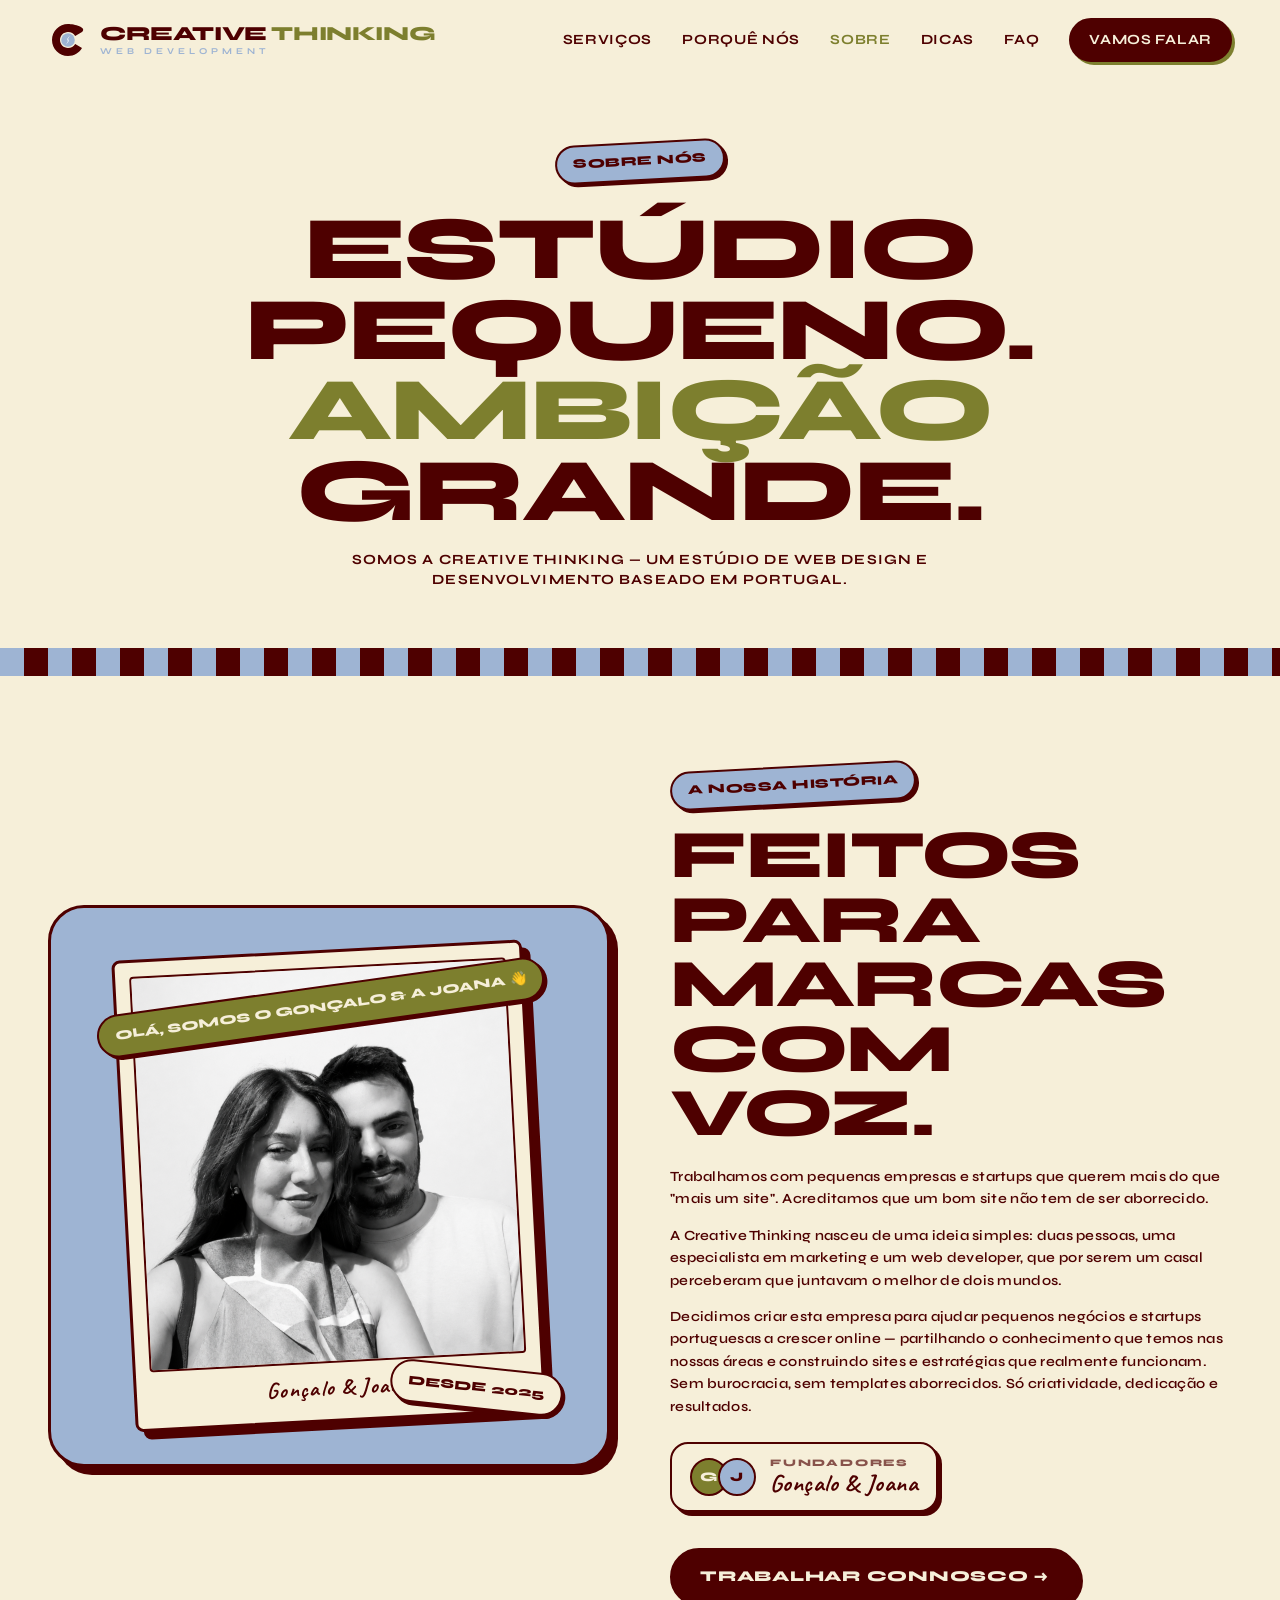
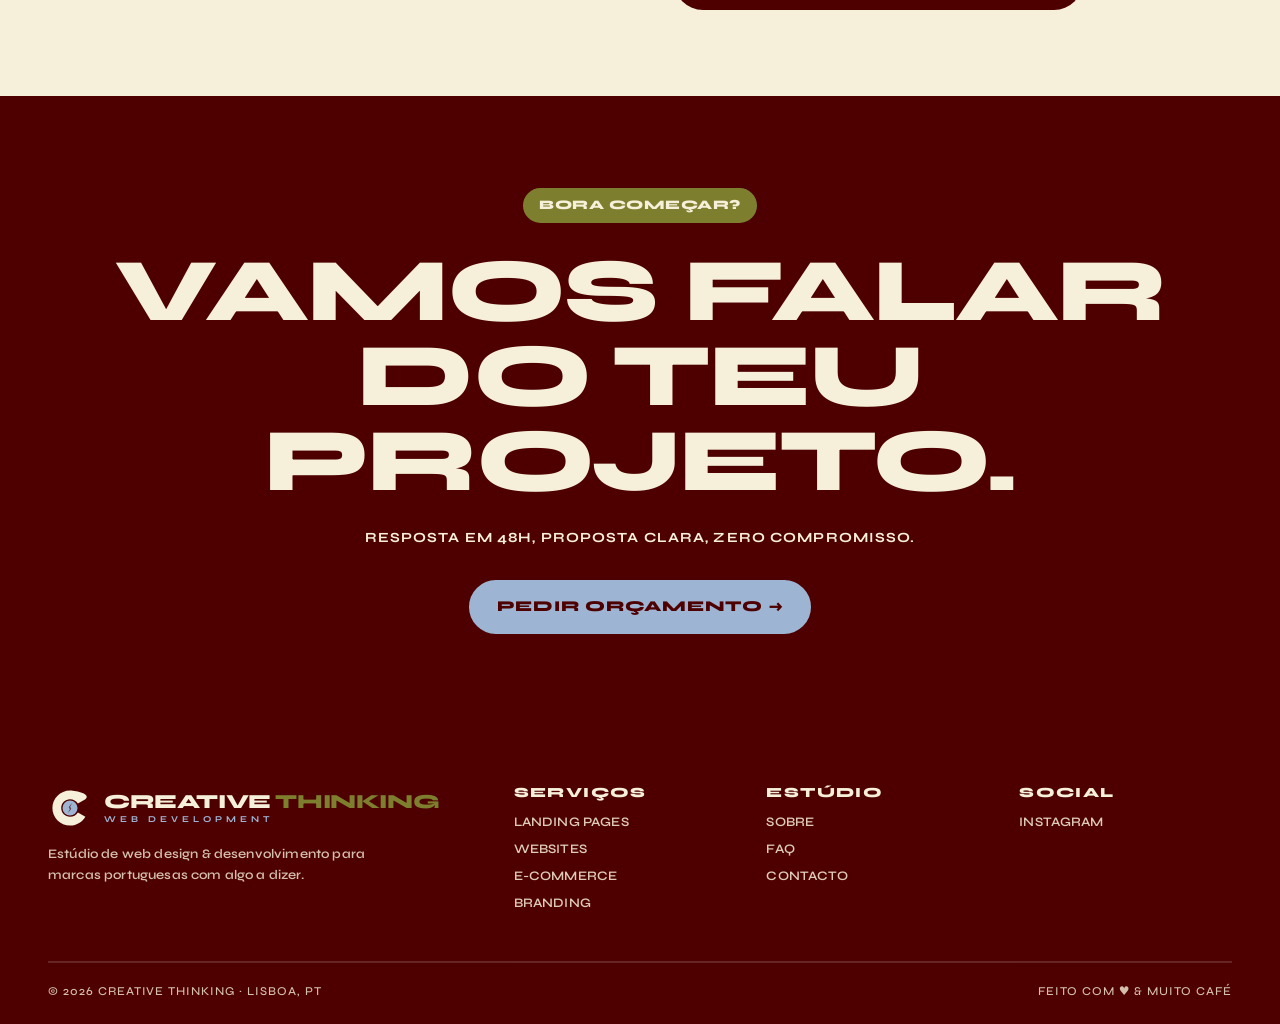
==== site/index.html @ be0032af "Add index.html as site entry point Co-Authored-By: Claude Sonnet 4.6 <noreply@anthropic.com>" ====
<!doctype html>
<html lang="pt">
<head>
<meta charset="utf-8" />
<meta name="viewport" content="width=device-width,initial-scale=1" />
<title>Sobre — Creative Thinking</title>
<meta name="description" content="Quem somos, como trabalhamos e em que acreditamos." />
<link rel="preconnect" href="https://fonts.googleapis.com">
<link rel="preconnect" href="https://fonts.gstatic.com" crossorigin>
<link href="https://fonts.googleapis.com/css2?family=Syne:wght@500;700;800&family=Caveat:wght@500;700&display=swap" rel="stylesheet">
<link rel="stylesheet" href="styles.css">
</head>
<body>
<header class="nav" id="nav">
  <div class="container nav-inner">
    <a href="index.html" class="logo" aria-label="Creative Thinking — Início">
      <svg viewBox="0 0 100 100" width="40" height="40" aria-hidden="true">
        <path d="M50 10C27.9 10 10 27.9 10 50s17.9 40 40 40c15.5 0 28.5-8.5 35-20L68 60c-4 6-10 10-18 10-11.1 0-20-8.9-20-20s8.9-20 20-20c8 0 14 4 18 10l17-10C98.5 18.5 65.5 10 50 10Z" fill="#4E0000"/>
        <circle cx="50" cy="50" r="17" fill="#9EB4D3"/>
        <polygon points="55,38 48,51 53,51 45,62 52,49 47,49" fill="#FFFFFF"/>
      </svg>
      <span class="logo-text">
        <span class="row"><span class="a">Creative</span> <span class="b">Thinking</span></span>
        <span class="sub">WEB DEVELOPMENT</span>
      </span>
    </a>
    <nav class="nav-links" id="navLinks" aria-label="Navegação principal">
      <a href="servicos.html">Serviços</a>
      <a href="porque.html">Porquê nós</a>
      <a href="sobre.html" style="color:var(--gold)">Sobre</a>
      <a href="dicas.html">Dicas</a>
      <a href="faq.html">FAQ</a>
      <a href="contacto.html" class="nav-cta">Vamos falar</a>
    </nav>
    <button class="burger" id="burger" aria-label="Abrir menu"><span></span></button>
  </div>
</header>

<section class="hero" style="padding:60px 0 30px">
  <div class="container">
    <div class="badges"><span class="sticker">Sobre nós</span></div>
    <h1 style="font-size:clamp(40px,7vw,90px)">Estúdio pequeno.<br><span class="pop">Ambição</span> grande.</h1>
    <p class="lead">Somos a Creative Thinking — um estúdio de web design e desenvolvimento baseado em Portugal.</p>
  </div>
</section>

<div class="stripes" aria-hidden="true"></div>

<section class="section-cream">
  <div class="container about">
    <div class="about-art reveal" aria-hidden="true">
      <span class="pop p1" style="z-index:2">Olá, somos o Gonçalo &amp; a Joana 👋</span>
      <div class="polaroid">
        <div class="photo">
          <img src="goncalo-joana.png" alt="Gonçalo e Joana, fundadores da Creative Thinking">
        </div>
        <span class="caption">Gonçalo &amp; Joana</span>
      </div>
      <span class="pop p2" style="z-index:2">Desde 2025</span>
    </div>
    <div class="about-text reveal">
      <span class="sticker">A nossa história</span>
      <h2 style="margin-top:18px">Feitos para<br>marcas com voz.</h2>
      <p>Trabalhamos com pequenas empresas e startups que querem mais do que "mais um site". Acreditamos que um bom site não tem de ser aborrecido.</p>
      <p>A Creative Thinking nasceu de uma ideia simples: duas pessoas, uma especialista em marketing e um web developer, que por serem um casal perceberam que juntavam o melhor de dois mundos.</p>
      <p>Decidimos criar esta empresa para ajudar pequenos negócios e startups portuguesas a crescer online — partilhando o conhecimento que temos nas nossas áreas e construindo sites e estratégias que realmente funcionam. Sem burocracia, sem templates aborrecidos. Só criatividade, dedicação e resultados.</p>
      <div class="signature">
        <div class="avatars">
          <span class="av">G</span>
          <span class="av">J</span>
        </div>
        <div class="who">
          <span class="t">Fundadores</span>
          <span class="n">Gonçalo &amp; Joana</span>
        </div>
      </div>
      <a href="contacto.html" class="btn btn-dark" style="margin-top:18px">Trabalhar connosco →</a>
    </div>
  </div>
</section>

<section class="section-dark final-cta" style="padding:90px 0">
  <div class="container">
    <span class="sticker gold reveal">Bora começar?</span>
    <h2 class="reveal" style="font-size:clamp(40px,7vw,90px)">Vamos falar<br>do teu projeto.</h2>
    <p class="reveal" style="font-size:14px;font-weight:700;letter-spacing:.08em;margin:18px auto 30px;max-width:560px">Resposta em 48h, proposta clara, zero compromisso.</p>
    <div class="cta-row reveal" style="display:flex;gap:16px;justify-content:center;flex-wrap:wrap">
      <a href="contacto.html" class="btn btn-primary">Pedir orçamento →</a>
    </div>
  </div>
</section>

<footer>
  <div class="container">
    <div class="foot">
      <div class="brand">
        <div class="logo">
          <svg viewBox="0 0 100 100" width="44" height="44" aria-hidden="true">
            <path d="M50 10C27.9 10 10 27.9 10 50s17.9 40 40 40c15.5 0 28.5-8.5 35-20L68 60c-4 6-10 10-18 10-11.1 0-20-8.9-20-20s8.9-20 20-20c8 0 14 4 18 10l17-10C98.5 18.5 65.5 10 50 10Z" fill="#F6EFD9"/>
            <circle cx="50" cy="50" r="17" fill="#9EB4D3"/>
            <polygon points="55,38 48,51 53,51 45,62 52,49 47,49" fill="#4E0000"/>
          </svg>
          <span class="logo-text">
            <span class="row" style="color:var(--cream)">Creative <span style="color:var(--gold)">Thinking</span></span>
            <span class="sub" style="color:var(--blue)">WEB DEVELOPMENT</span>
          </span>
        </div>
        <p>Estúdio de web design &amp; desenvolvimento para marcas portuguesas com algo a dizer.</p>
      </div>
      <div><h4>Serviços</h4><a href="servicos.html">Landing Pages</a><a href="servicos.html">Websites</a><a href="servicos.html">E-commerce</a><a href="servicos.html">Branding</a></div>
      <div><h4>Estúdio</h4><a href="sobre.html">Sobre</a><a href="faq.html">FAQ</a><a href="contacto.html">Contacto</a></div>
      <div><h4>Social</h4><a href="#">Instagram</a></div>
    </div>
    <div class="foot-bottom">
      <span>© 2026 Creative Thinking · Lisboa, PT</span>
      <span>Feito com ♥ &amp; muito café</span>
    </div>
  </div>
</footer>

<script src="script.js"></script>
</body>
</html>
---- site/styles.css ----
:root{
    --red:#4E0000;
    --gold:#7D7F2E;
    --blue:#9EB4D3;
    --white:#FFFFFF;
    --off:#F9F7F4;
    --cream:#F6EFD9;
    --dark:#0f0000;
  }
  *{box-sizing:border-box;margin:0;padding:0}
  html{scroll-behavior:smooth}
  body{
    font-family:'Syne',system-ui,sans-serif;
    font-weight:500;
    color:var(--red);
    background:var(--cream);
    line-height:1.45;
    -webkit-font-smoothing:antialiased;
    overflow-x:hidden;
    text-transform:uppercase;
    letter-spacing:.01em;
  }
  h1,h2,h3,h4{font-weight:800;line-height:.95;letter-spacing:-.02em;color:var(--red);text-transform:uppercase}
  a{color:inherit;text-decoration:none}
  button{font-family:inherit;cursor:pointer;border:none;background:none;text-transform:uppercase}
  img,svg{display:block;max-width:100%}
  p{font-weight:500}
  .container{max-width:1240px;margin:0 auto;padding:0 28px}

  /* ===== STICKER / BADGE ===== */
  .sticker{
    display:inline-block;background:var(--blue);color:var(--red);
    padding:8px 16px;border-radius:999px;font-weight:800;font-size:13px;
    letter-spacing:.04em;border:2px solid var(--red);
    box-shadow:3px 3px 0 var(--red);
    transform:rotate(-3deg);
  }
  .sticker.gold{background:var(--gold);color:var(--cream)}
  .sticker.cream{background:var(--cream)}

  /* ===== BUTTONS ===== */
  .btn{
    display:inline-flex;align-items:center;gap:10px;
    padding:16px 28px;border-radius:999px;
    font-weight:800;font-size:15px;letter-spacing:.05em;
    border:2px solid var(--red);
    transition:transform .2s ease, box-shadow .2s ease;
    box-shadow:4px 4px 0 var(--red);
  }
  .btn:hover{transform:translate(-2px,-2px);box-shadow:6px 6px 0 var(--red)}
  .btn-primary{background:var(--blue);color:var(--red)}
  .btn-dark{background:var(--red);color:var(--cream);border-color:var(--red)}
  .btn-gold{background:var(--gold);color:var(--cream)}

  /* ===== NAV ===== */
  .nav{position:sticky;top:0;z-index:50;background:var(--cream);padding:18px 0;border-bottom:2px solid transparent;transition:.3s}
  .nav.scrolled{border-color:var(--red);box-shadow:0 4px 0 var(--red)}
  .nav-inner{display:flex;align-items:center;justify-content:space-between;gap:24px}
  .logo{display:flex;align-items:center;gap:12px}
  .logo-text{display:flex;flex-direction:column;line-height:1}
  .logo-text .row{font-weight:800;font-size:20px;letter-spacing:-.02em;text-transform:uppercase}
  .logo-text .row .a{color:var(--red)} .logo-text .row .b{color:var(--gold)}
  .logo-text .sub{font-size:9px;font-weight:700;letter-spacing:4px;color:var(--blue);margin-top:3px}
  .nav-links{display:flex;align-items:center;gap:30px}
  .nav-links a{font-size:14px;font-weight:700;position:relative;letter-spacing:.05em}
  .nav-links a:hover{color:var(--gold)}
  .nav-cta{padding:10px 18px;border-radius:999px;background:var(--red);color:var(--cream);font-weight:800;font-size:13px;border:2px solid var(--red);box-shadow:3px 3px 0 var(--gold);transition:.2s}
  .nav-cta:hover{transform:translate(-2px,-2px);box-shadow:5px 5px 0 var(--gold)}
  .burger{display:none;width:44px;height:44px;border:2px solid var(--red);border-radius:50%;align-items:center;justify-content:center;background:var(--blue)}
  .burger span{display:block;width:18px;height:2px;background:var(--red);position:relative}
  .burger span::before,.burger span::after{content:"";position:absolute;left:0;width:18px;height:2px;background:var(--red)}
  .burger span::before{top:-6px}.burger span::after{top:6px}

  /* ===== HERO ===== */
  .hero{position:relative;padding:40px 0 60px;text-align:center;overflow:hidden}
  .hero .badges{display:flex;justify-content:center;gap:14px;margin-bottom:28px;flex-wrap:wrap}
  .hero .badges .sticker:nth-child(2){transform:rotate(2deg)}
  .hero .badges .sticker:nth-child(3){transform:rotate(-1deg)}
  .hero h1{
    font-size:clamp(44px,8vw,118px);
    color:var(--red);
    margin:8px 0 18px;
    line-height:.9;
    word-wrap:break-word;
  }
  .hero h1 .pop{display:inline-block;color:var(--gold)}
  .hero h1 .blue{color:var(--red);background:var(--blue);padding:0 14px;border-radius:14px;display:inline-block;transform:rotate(-2deg)}
  .hero p.lead{font-size:14px;font-weight:700;letter-spacing:.08em;max-width:680px;margin:0 auto 28px;color:var(--red)}
  .hero .cta-row{display:flex;gap:16px;justify-content:center;flex-wrap:wrap;margin-bottom:50px}

  /* hero "cans" / shapes */
  .hero-shapes{position:relative;height:340px;display:flex;justify-content:center;align-items:flex-end;gap:18px;margin-bottom:30px}
  .can{
    width:120px;height:300px;border-radius:24px 24px 18px 18px;
    background:var(--red);position:relative;
    box-shadow:inset 0 0 0 4px var(--red), 6px 8px 0 rgba(78,0,0,.18);
    overflow:hidden;
    transition:transform .4s ease;
  }
  .can::before{
    content:"";position:absolute;inset:14px 8px;border-radius:14px;
    background:repeating-linear-gradient(90deg,var(--cream) 0 14px,var(--red) 14px 28px);
  }
  .can::after{
    content:"";position:absolute;left:50%;top:42%;transform:translateX(-50%);
    width:88%;height:54px;background:var(--red);border-radius:6px;
    border:2px solid var(--cream);
    z-index:2;
  }
  .can .label{
    position:absolute;left:50%;top:42%;transform:translateX(-50%);
    width:88%;height:54px;display:flex;align-items:center;justify-content:center;
    color:var(--cream);font-size:10px;font-weight:800;letter-spacing:.1em;text-align:center;
    z-index:3;padding:0 6px;
  }
  .can .top{position:absolute;left:0;right:0;top:0;height:14px;background:#bbb;border-bottom:2px solid var(--red);border-radius:24px 24px 0 0;z-index:4}
  .can.c1{transform:rotate(-6deg) translateY(10px);background:#7a1a3a}
  .can.c1::before{background:repeating-linear-gradient(90deg,#f6c1d4 0 14px,#7a1a3a 14px 28px)}
  .can.c2{transform:rotate(2deg);background:var(--red)}
  .can.c3{transform:rotate(-2deg) translateY(8px);background:var(--blue)}
  .can.c3::before{background:repeating-linear-gradient(90deg,var(--cream) 0 14px,var(--blue) 14px 28px)}
  .can.c3 .label,.can.c3::after{background:var(--blue);color:var(--red);border-color:var(--cream)}
  .can.c4{transform:rotate(6deg) translateY(12px);background:var(--gold)}
  .can.c4::before{background:repeating-linear-gradient(90deg,var(--cream) 0 14px,var(--gold) 14px 28px)}
  .can.c4 .label,.can.c4::after{background:var(--gold);color:var(--cream);border-color:var(--cream)}
  .can:hover{transform:translateY(-10px) rotate(0)}

  /* floating stickers */
  .float-sticker{position:absolute;z-index:5;animation:bob 4s ease-in-out infinite}
  .float-sticker.s1{top:20%;left:6%;animation-delay:0s}
  .float-sticker.s2{top:55%;right:7%;animation-delay:1s}
  .float-sticker.s3{top:8%;right:14%;animation-delay:.5s}
  @keyframes bob{0%,100%{transform:translateY(0) rotate(-3deg)}50%{transform:translateY(-12px) rotate(3deg)}}

  /* ===== STRIPES DIVIDER ===== */
  .stripes{height:28px;background:repeating-linear-gradient(90deg,var(--blue) 0 24px,var(--red) 24px 48px)}

  /* ===== MARQUEE ===== */
  .marquee{background:var(--red);color:var(--cream);padding:18px 0;overflow:hidden;border-top:3px solid var(--red);border-bottom:3px solid var(--red)}
  .marquee-track{display:flex;gap:48px;white-space:nowrap;animation:scroll 28s linear infinite;font-weight:800;font-size:22px;letter-spacing:.06em}
  .marquee-track span{display:inline-flex;align-items:center;gap:48px}
  .marquee-track .dot{width:14px;height:14px;background:var(--gold);border-radius:50%;display:inline-block}
  @keyframes scroll{from{transform:translateX(0)}to{transform:translateX(-50%)}}

  /* ===== SECTION SHELLS ===== */
  section{padding:90px 0;position:relative}
  .section-dark{background:var(--red);color:var(--cream)}
  .section-dark h2,.section-dark h3{color:var(--cream)}
  .section-blue{background:var(--blue)}
  .section-gold{background:var(--gold);color:var(--cream)}
  .section-gold h2,.section-gold h3{color:var(--cream)}
  .section-cream{background:var(--cream)}

  .section-head{text-align:center;margin-bottom:60px}
  .section-head .sticker{margin-bottom:20px}
  .section-head h2{font-size:clamp(40px,7vw,84px)}
  .section-head p{margin-top:18px;font-size:14px;font-weight:700;letter-spacing:.08em;max-width:640px;margin-left:auto;margin-right:auto}

  /* ===== BLOB CARDS (services) ===== */
  .blob-grid{display:grid;grid-template-columns:repeat(3,1fr);gap:28px}
  .blob-card{color:var(--red);
    background:var(--cream);border:3px solid var(--red);
    border-radius:120px 120px 28px 28px / 80px 80px 28px 28px;
    padding:42px 30px 34px;text-align:center;
    box-shadow:6px 6px 0 var(--red);
    transition:transform .25s ease, box-shadow .25s ease;
    position:relative;
  }
  .blob-card:hover{transform:translate(-3px,-3px);box-shadow:9px 9px 0 var(--red)}
  .blob-card.gold{background:var(--gold);color:var(--cream)}
  .blob-card.gold h3{color:var(--cream)}
  .blob-card.blue{background:var(--blue)}
  .blob-card .num{
    position:absolute;top:-18px;left:50%;transform:translateX(-50%) rotate(-6deg);
    background:var(--red);color:var(--cream);
    width:42px;height:42px;border-radius:50%;display:flex;align-items:center;justify-content:center;
    font-weight:800;font-size:18px;border:2px solid var(--cream);
  }
  .blob-card h3{font-size:26px;margin:14px 0 10px;line-height:1;color:var(--red)}
  .section-dark .blob-card.gold h3{color:var(--cream)}
  .blob-card p{font-size:13px;font-weight:700;letter-spacing:.04em;line-height:1.5}
  .blob-card .price{margin-top:16px;font-size:11px;letter-spacing:.15em;font-weight:800;opacity:.85}

  /* ===== WHY US (zigzag) ===== */
  .why-grid{display:grid;grid-template-columns:repeat(2,1fr);gap:24px}
  .why-item{color:var(--red);
    background:var(--cream);border:3px solid var(--red);border-radius:24px;
    padding:30px;display:flex;gap:20px;align-items:flex-start;
    box-shadow:5px 5px 0 var(--red);
  }
  .why-item:nth-child(2){background:var(--blue)}
  .why-item:nth-child(3){background:var(--gold);color:var(--cream)}
  .why-item:nth-child(3) h3{color:var(--cream)}
  .why-item:nth-child(4){background:var(--cream)}
  .why-icon{
    flex-shrink:0;width:54px;height:54px;border-radius:50%;
    background:var(--red);color:var(--cream);
    display:flex;align-items:center;justify-content:center;
    font-weight:800;font-size:22px;border:2px solid var(--cream);
    box-shadow:3px 3px 0 var(--red);
  }
  .why-item h3{font-size:22px;margin-bottom:8px}
  .why-item p{font-size:13px;font-weight:600;letter-spacing:.03em;text-transform:none}

  /* ===== ABOUT split ===== */
  .about{display:grid;grid-template-columns:1fr 1fr;gap:60px;align-items:center}
  .about-art{
    background:var(--blue);border:3px solid var(--red);border-radius:36px;
    aspect-ratio:1;position:relative;overflow:hidden;
    box-shadow:8px 8px 0 var(--red);
  }
  .about-art .can{position:absolute;left:50%;top:54%;transform:translate(-50%,-50%) rotate(-4deg);width:140px;height:320px}
  .about-art .pop{position:absolute;background:var(--gold);color:var(--cream);padding:10px 16px;border-radius:999px;font-weight:800;font-size:13px;border:2px solid var(--red);box-shadow:3px 3px 0 var(--red)}
  .about-art .p1{top:14%;left:8%;transform:rotate(-8deg)}
  .about-art .p2{bottom:10%;right:8%;transform:rotate(6deg);background:var(--cream);color:var(--red)}
  .about-text h2{font-size:clamp(40px,6vw,68px);margin-bottom:20px}
  .about-text p{font-size:14px;font-weight:600;line-height:1.6;letter-spacing:.02em;text-transform:none;margin-bottom:14px}

  /* ===== TIPS strip ===== */
  .tips-grid{display:grid;grid-template-columns:repeat(3,1fr);gap:26px}
  .tip{color:var(--red);
    background:var(--cream);border:3px solid var(--red);border-radius:28px;
    padding:30px;box-shadow:6px 6px 0 var(--red);
    transition:.2s;
  }
  .tip:hover{transform:rotate(-1deg)}
  .tip .num{font-size:48px;font-weight:800;color:var(--gold);line-height:1}
  .tip h3{font-size:20px;margin:12px 0 10px}
  .tip p{font-size:13px;font-weight:600;text-transform:none;line-height:1.55}

  /* ===== FAQ ===== */
  .faq-wrap{max-width:820px;margin:0 auto;display:flex;flex-direction:column;gap:14px}
  .faq{color:var(--red);
    background:var(--cream);border:3px solid var(--red);border-radius:22px;
    box-shadow:5px 5px 0 var(--red);overflow:hidden;
  }
  .faq summary{
    list-style:none;padding:22px 26px;cursor:pointer;
    display:flex;justify-content:space-between;align-items:center;gap:20px;
    font-weight:800;font-size:16px;color:var(--red);
  }
  .faq summary::-webkit-details-marker{display:none}
  .faq summary::after{content:"+";font-size:30px;font-weight:800;color:var(--red);transition:transform .25s}
  .faq[open] summary::after{transform:rotate(45deg)}
  .faq[open]{background:var(--blue)}
  .faq .ans{padding:0 26px 22px;font-size:14px;font-weight:600;text-transform:none;line-height:1.6}

  /* ===== CTA ===== */
  .final-cta{text-align:center;padding:120px 0}
  .final-cta h2{font-size:clamp(50px,9vw,120px);margin-bottom:24px}
  .final-cta .sticker{margin-bottom:24px}

  /* ===== FOOTER ===== */
  footer{background:var(--red);color:var(--cream);padding:60px 0 24px}
  .foot{display:grid;grid-template-columns:2fr 1fr 1fr 1fr;gap:40px;margin-bottom:40px}
  .foot h4{color:var(--cream);font-size:14px;letter-spacing:.1em;margin-bottom:14px}
  .foot a{display:block;font-size:13px;font-weight:600;margin-bottom:8px;opacity:.85}
  .foot a:hover{opacity:1;color:var(--gold)}
  .foot .brand p{font-size:13px;font-weight:600;text-transform:none;line-height:1.6;margin-top:14px;opacity:.8;max-width:320px}
  .foot-bottom{border-top:2px solid rgba(255,255,255,.18);padding-top:20px;display:flex;justify-content:space-between;flex-wrap:wrap;gap:14px;font-size:12px;letter-spacing:.08em;opacity:.8}

  /* ===== CONTACT FORM ===== */
  .contact-form{
    background:var(--cream);border:3px solid var(--red);border-radius:32px;
    padding:42px 38px;box-shadow:8px 8px 0 var(--red);
    color:var(--red);
  }
  .form-head{display:flex;align-items:center;gap:14px;flex-wrap:wrap;margin-bottom:8px}
  .form-head h2{font-size:clamp(32px,4.5vw,52px);color:var(--red);line-height:.95}
  .form-sub{font-size:13px;font-weight:700;letter-spacing:.06em;color:var(--red);opacity:.75;margin-bottom:28px}
  .form-grid{display:grid;grid-template-columns:1fr 1fr;gap:20px}
  .field{display:flex;flex-direction:column;gap:8px}
  .field.full{grid-column:1 / -1}
  .field label{
    font-size:11px;font-weight:800;letter-spacing:.14em;color:var(--red);
    display:flex;align-items:center;gap:8px;
  }
  .field label .dot{width:8px;height:8px;border-radius:50%;background:var(--gold);display:inline-block}
  .field input,
  .field textarea,
  .field select{
    font-family:inherit;font-weight:700;font-size:15px;letter-spacing:.02em;
    color:var(--red);background:var(--white);
    border:2px solid var(--red);border-radius:16px;
    padding:14px 18px;text-transform:none;
    box-shadow:3px 3px 0 var(--red);
    transition:transform .15s ease, box-shadow .15s ease, background .15s ease;
    outline:none;width:100%;
  }
  .field textarea{min-height:140px;resize:vertical;line-height:1.5}
  .field input:focus,
  .field textarea:focus,
  .field select:focus{
    transform:translate(-2px,-2px);box-shadow:5px 5px 0 var(--red);
    background:var(--blue);
  }
  .field input::placeholder,
  .field textarea::placeholder{color:var(--red);opacity:.45;font-weight:600}
  .field select{appearance:none;-webkit-appearance:none;background-image:linear-gradient(45deg,transparent 50%,var(--red) 50%),linear-gradient(135deg,var(--red) 50%,transparent 50%);background-position:calc(100% - 22px) 50%,calc(100% - 16px) 50%;background-size:6px 6px,6px 6px;background-repeat:no-repeat;padding-right:44px}

  /* chip-style radios */
  .chips{display:flex;flex-wrap:wrap;gap:10px}
  .chip{position:relative;cursor:pointer}
  .chip input{position:absolute;opacity:0;pointer-events:none}
  .chip span{
    display:inline-block;padding:10px 16px;border-radius:999px;
    background:var(--white);color:var(--red);
    border:2px solid var(--red);font-weight:800;font-size:12px;letter-spacing:.06em;
    box-shadow:3px 3px 0 var(--red);
    transition:.15s ease;
  }
  .chip:hover span{transform:translate(-1px,-1px);box-shadow:4px 4px 0 var(--red)}
  .chip input:checked + span{background:var(--gold);color:var(--cream);border-color:var(--red)}

  .form-actions{display:flex;align-items:center;justify-content:space-between;gap:18px;flex-wrap:wrap;margin-top:8px}
  .form-note{font-size:11px;font-weight:700;letter-spacing:.1em;color:var(--red);opacity:.7}

  .form-success{
    display:none;text-align:center;padding:60px 30px;
  }
  .form-success.show{display:block}
  .form-success .big{font-size:64px;line-height:1;margin-bottom:14px}
  .form-success h3{font-size:32px;margin-bottom:10px}
  .form-success p{font-size:14px;font-weight:700;letter-spacing:.06em;text-transform:none}

  /* Tall contact cards (Email + WhatsApp top of contacto) */
  .contact-top{display:grid;grid-template-columns:1fr 1fr;gap:24px;margin-bottom:48px}
  .contact-card{
    color:var(--red);background:var(--cream);
    border:3px solid var(--red);border-radius:28px;
    padding:32px;display:flex;flex-direction:column;gap:14px;
    box-shadow:6px 6px 0 var(--red);
    transition:transform .2s ease, box-shadow .2s ease;
    text-decoration:none;position:relative;overflow:hidden;
  }
  .contact-card:hover{transform:translate(-3px,-3px);box-shadow:9px 9px 0 var(--red)}
  .contact-card .icon{
    width:64px;height:64px;border-radius:50%;
    background:var(--red);color:var(--cream);
    display:flex;align-items:center;justify-content:center;
    font-weight:800;font-size:26px;border:2px solid var(--cream);
    box-shadow:3px 3px 0 var(--red);
  }
  .contact-card .label{font-size:11px;font-weight:800;letter-spacing:.18em;opacity:.7}
  .contact-card h3{font-size:34px;line-height:.95}
  .contact-card .value{font-size:16px;font-weight:700;letter-spacing:.02em;text-transform:none;margin-top:4px}
  .contact-card .arrow{
    position:absolute;top:24px;right:24px;
    width:44px;height:44px;border-radius:50%;border:2px solid var(--red);
    display:flex;align-items:center;justify-content:center;font-weight:800;font-size:18px;
    background:var(--cream);
  }
  .contact-card.wa{background:var(--gold);color:var(--cream)}
  .contact-card.wa h3{color:var(--cream)}
  .contact-card.wa .icon{background:var(--cream);color:var(--red);border-color:var(--red)}
  .contact-card.wa .arrow{background:var(--cream);color:var(--red)}

  /* Small social row (Instagram / LinkedIn bottom) */
  .socials-row{display:grid;grid-template-columns:1fr 1fr;gap:20px;margin-top:48px}
  .social-pill{
    color:var(--red);background:var(--cream);
    border:3px solid var(--red);border-radius:999px;
    padding:18px 26px;display:flex;align-items:center;gap:16px;
    box-shadow:5px 5px 0 var(--red);text-decoration:none;
    transition:transform .2s ease, box-shadow .2s ease;
  }
  .social-pill:hover{transform:translate(-2px,-2px);box-shadow:7px 7px 0 var(--red)}
  .social-pill .icon{
    width:44px;height:44px;border-radius:50%;
    background:var(--red);color:var(--cream);
    display:flex;align-items:center;justify-content:center;
    font-weight:800;font-size:14px;border:2px solid var(--cream);
    flex-shrink:0;
  }
  .social-pill .meta{display:flex;flex-direction:column;line-height:1.1}
  .social-pill .meta .t{font-size:11px;font-weight:800;letter-spacing:.16em;opacity:.7}
  .social-pill .meta .h{font-size:18px;font-weight:800;letter-spacing:.02em;text-transform:none;margin-top:4px}
  .social-pill.blue{background:var(--blue)}

  @media (max-width:760px){
    .contact-form{padding:30px 22px;border-radius:24px}
    .form-grid{grid-template-columns:1fr}
    .contact-top{grid-template-columns:1fr}
    .socials-row{grid-template-columns:1fr}
    .contact-card .arrow{display:none}
  }

  /* ===== reveal ===== */
  .reveal{opacity:1;transform:none;transition:opacity .7s ease,transform .7s ease}
  .js .reveal{opacity:0;transform:translateY(30px)}
  .js .reveal.in{opacity:1;transform:none}

  /* ===== POLAROID (about photo) ===== */
  .polaroid{
    position:absolute;left:50%;top:50%;
    transform:translate(-50%,-50%) rotate(-3deg);
    width:74%;background:var(--cream);
    border:3px solid var(--red);border-radius:8px;
    padding:14px 14px 56px;
    box-shadow:8px 8px 0 var(--red);
    display:flex;flex-direction:column;gap:0;
  }
  .polaroid .photo{
    position:relative;aspect-ratio:1/1.05;
    background:repeating-linear-gradient(45deg,var(--blue) 0 14px,#8ea4c3 14px 28px);
    border:2px solid var(--red);border-radius:4px;
    display:flex;align-items:center;justify-content:center;
    overflow:hidden;
  }
  .polaroid .photo img{width:100%;height:100%;object-fit:cover;display:block}
  .polaroid .caption{
    position:absolute;left:0;right:0;bottom:14px;
    text-align:center;font-weight:800;
    letter-spacing:.06em;color:var(--red);
    font-family:'Caveat','Bradley Hand',cursive;
    text-transform:none;font-size:22px;
  }

  /* ===== SIGNATURE ===== */
  .signature{
    display:flex;align-items:center;gap:14px;
    margin:24px 0 18px;padding:14px 18px;
    background:var(--cream);border:2px solid var(--red);border-radius:18px;
    box-shadow:4px 4px 0 var(--red);width:fit-content;
  }
  .signature .avatars{display:flex}
  .signature .av{
    width:38px;height:38px;border-radius:50%;
    border:2px solid var(--red);background:var(--blue);
    display:flex;align-items:center;justify-content:center;
    font-weight:800;font-size:13px;color:var(--red);
    margin-left:-10px;
  }
  .signature .av:first-child{margin-left:0;background:var(--gold);color:var(--cream)}
  .signature .who{display:flex;flex-direction:column;line-height:1.05}
  .signature .who .t{font-size:10px;font-weight:800;letter-spacing:.18em;opacity:.65}
  .signature .who .n{font-size:24px;font-weight:800;letter-spacing:.02em;text-transform:none;font-family:'Caveat','Bradley Hand',cursive;margin-top:2px}

  /* ===== RESPONSIVE ===== */
  @media (max-width:900px){
    .nav-links{display:none;position:absolute;top:100%;left:0;right:0;background:var(--cream);flex-direction:column;padding:24px;border-top:2px solid var(--red);border-bottom:2px solid var(--red);gap:16px}
    .nav-links.open{display:flex}
    .burger{display:flex}
    .nav-cta{display:none}
    .blob-grid,.tips-grid,.why-grid{grid-template-columns:1fr}
    .about{grid-template-columns:1fr;gap:30px}
    .foot{grid-template-columns:1fr 1fr;gap:30px}
    .hero-shapes{height:240px;gap:8px}
    .can{width:74px;height:200px}
    .can.c1,.can.c4{display:none}
    .float-sticker{display:none}
    section{padding:60px 0}
  }
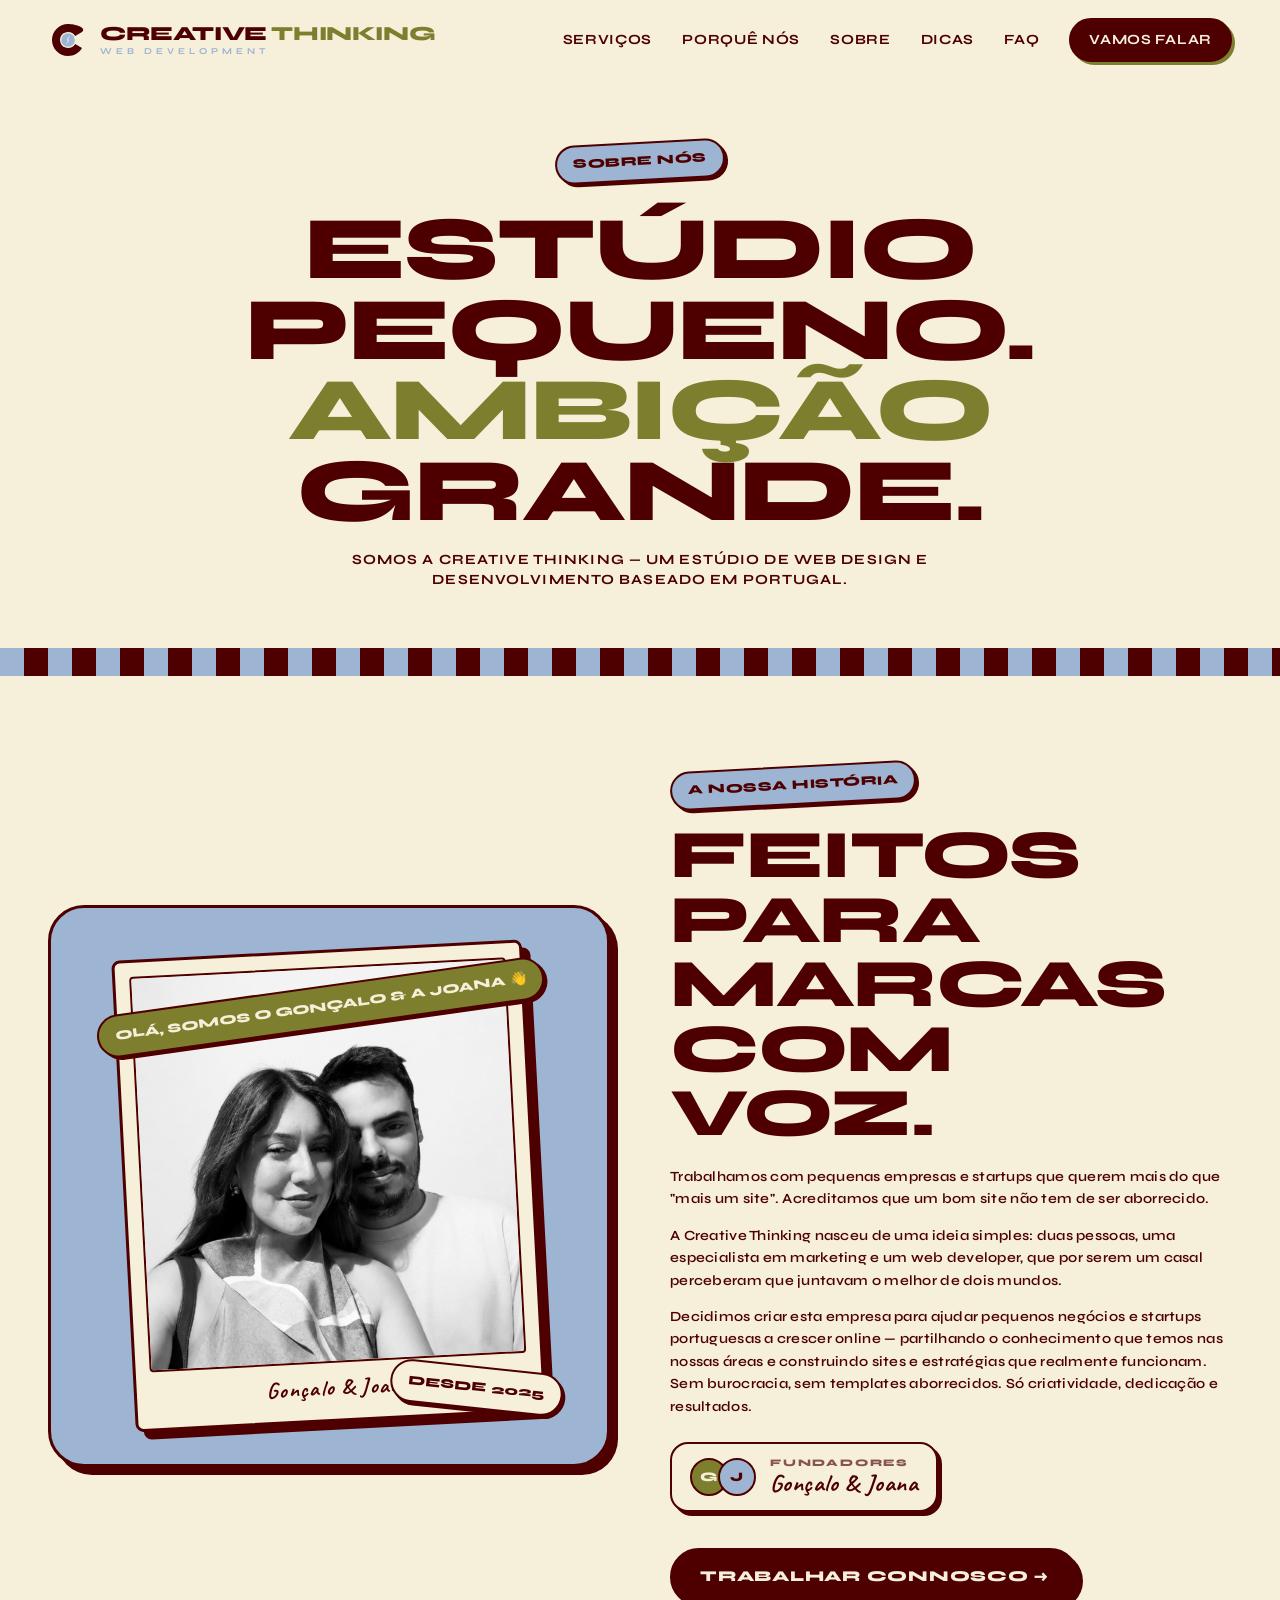
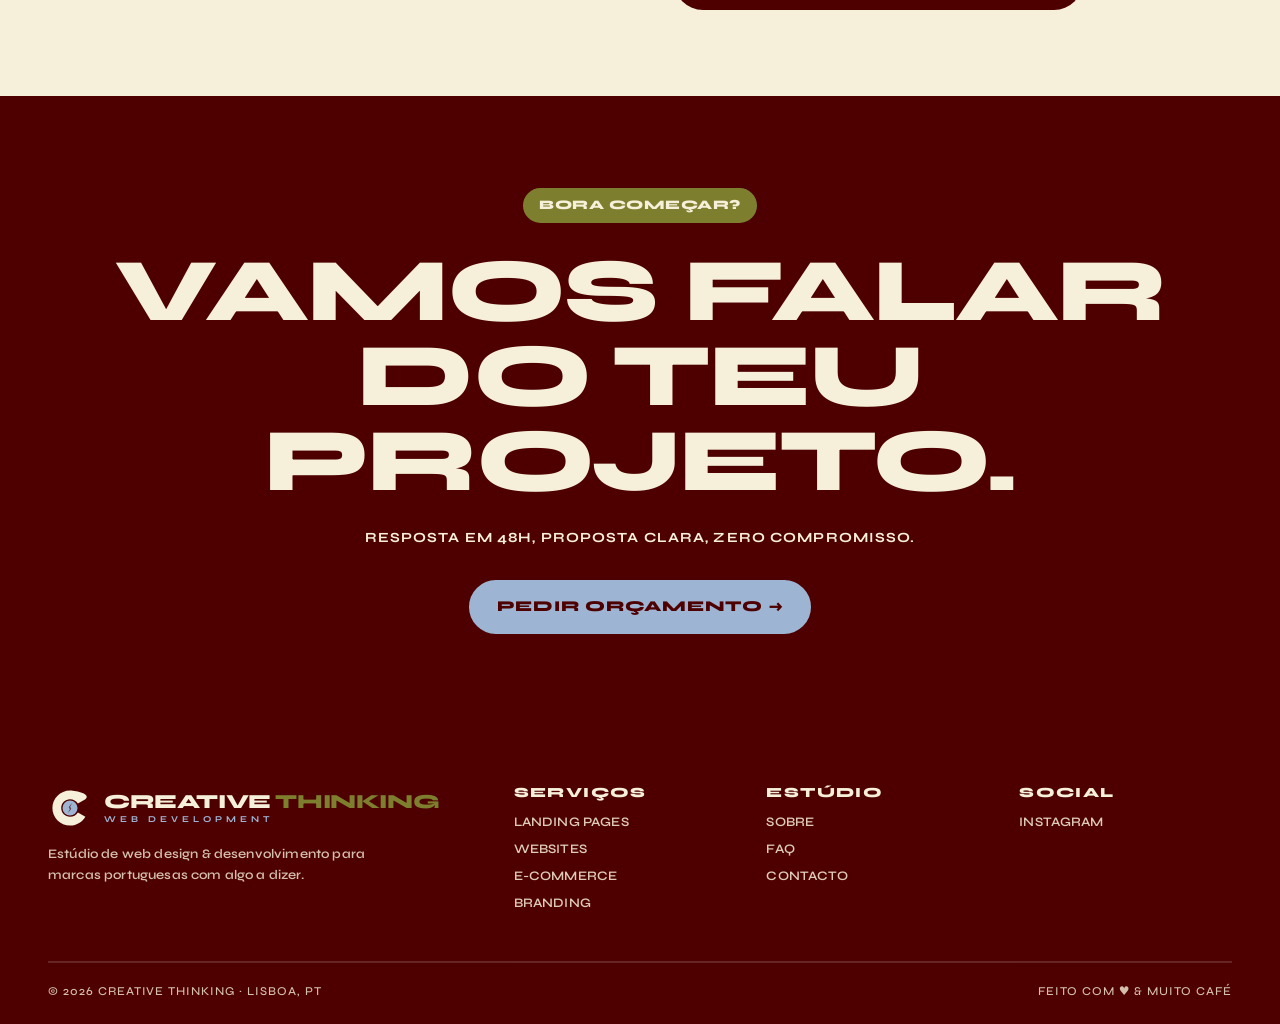
==== commit eae22c1d: "Fix homepage title, nav active state, and Instagram links Co-Authored-By: Claude Sonnet 4.6 <noreply" ====
--- a/site/index.html
+++ b/site/index.html
@@ -3,8 +3,8 @@
 <head>
 <meta charset="utf-8" />
 <meta name="viewport" content="width=device-width,initial-scale=1" />
-<title>Sobre — Creative Thinking</title>
-<meta name="description" content="Quem somos, como trabalhamos e em que acreditamos." />
+<title>Creative Thinking — Web Development</title>
+<meta name="description" content="Estúdio de web design e desenvolvimento para marcas portuguesas com algo a dizer." />
 <link rel="preconnect" href="https://fonts.googleapis.com">
 <link rel="preconnect" href="https://fonts.gstatic.com" crossorigin>
 <link href="https://fonts.googleapis.com/css2?family=Syne:wght@500;700;800&family=Caveat:wght@500;700&display=swap" rel="stylesheet">
@@ -27,7 +27,7 @@
     <nav class="nav-links" id="navLinks" aria-label="Navegação principal">
       <a href="servicos.html">Serviços</a>
       <a href="porque.html">Porquê nós</a>
-      <a href="sobre.html" style="color:var(--gold)">Sobre</a>
+      <a href="sobre.html">Sobre</a>
       <a href="dicas.html">Dicas</a>
       <a href="faq.html">FAQ</a>
       <a href="contacto.html" class="nav-cta">Vamos falar</a>
@@ -109,7 +109,7 @@
       </div>
       <div><h4>Serviços</h4><a href="servicos.html">Landing Pages</a><a href="servicos.html">Websites</a><a href="servicos.html">E-commerce</a><a href="servicos.html">Branding</a></div>
       <div><h4>Estúdio</h4><a href="sobre.html">Sobre</a><a href="faq.html">FAQ</a><a href="contacto.html">Contacto</a></div>
-      <div><h4>Social</h4><a href="#">Instagram</a></div>
+      <div><h4>Social</h4><a href="https://www.instagram.com/creativethinking.pt/" target="_blank" rel="noopener">Instagram</a></div>
     </div>
     <div class="foot-bottom">
       <span>© 2026 Creative Thinking · Lisboa, PT</span>
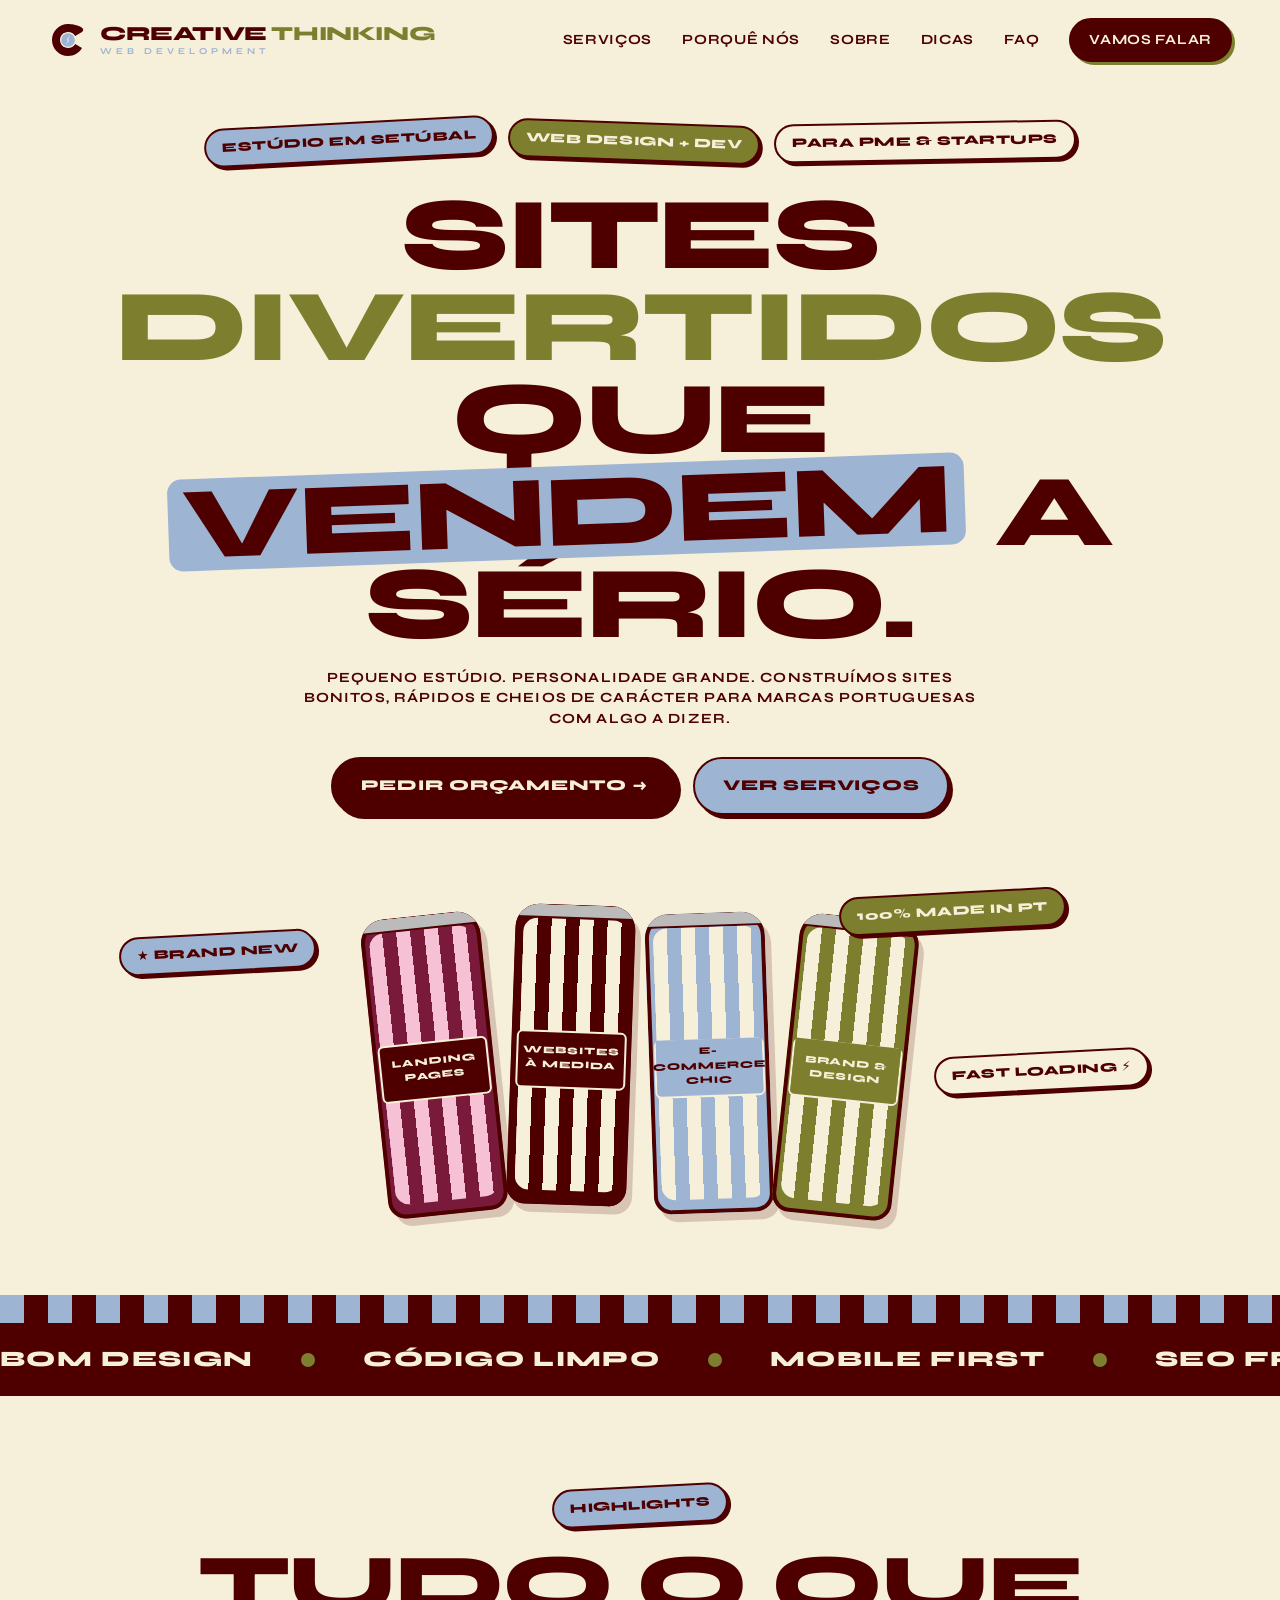
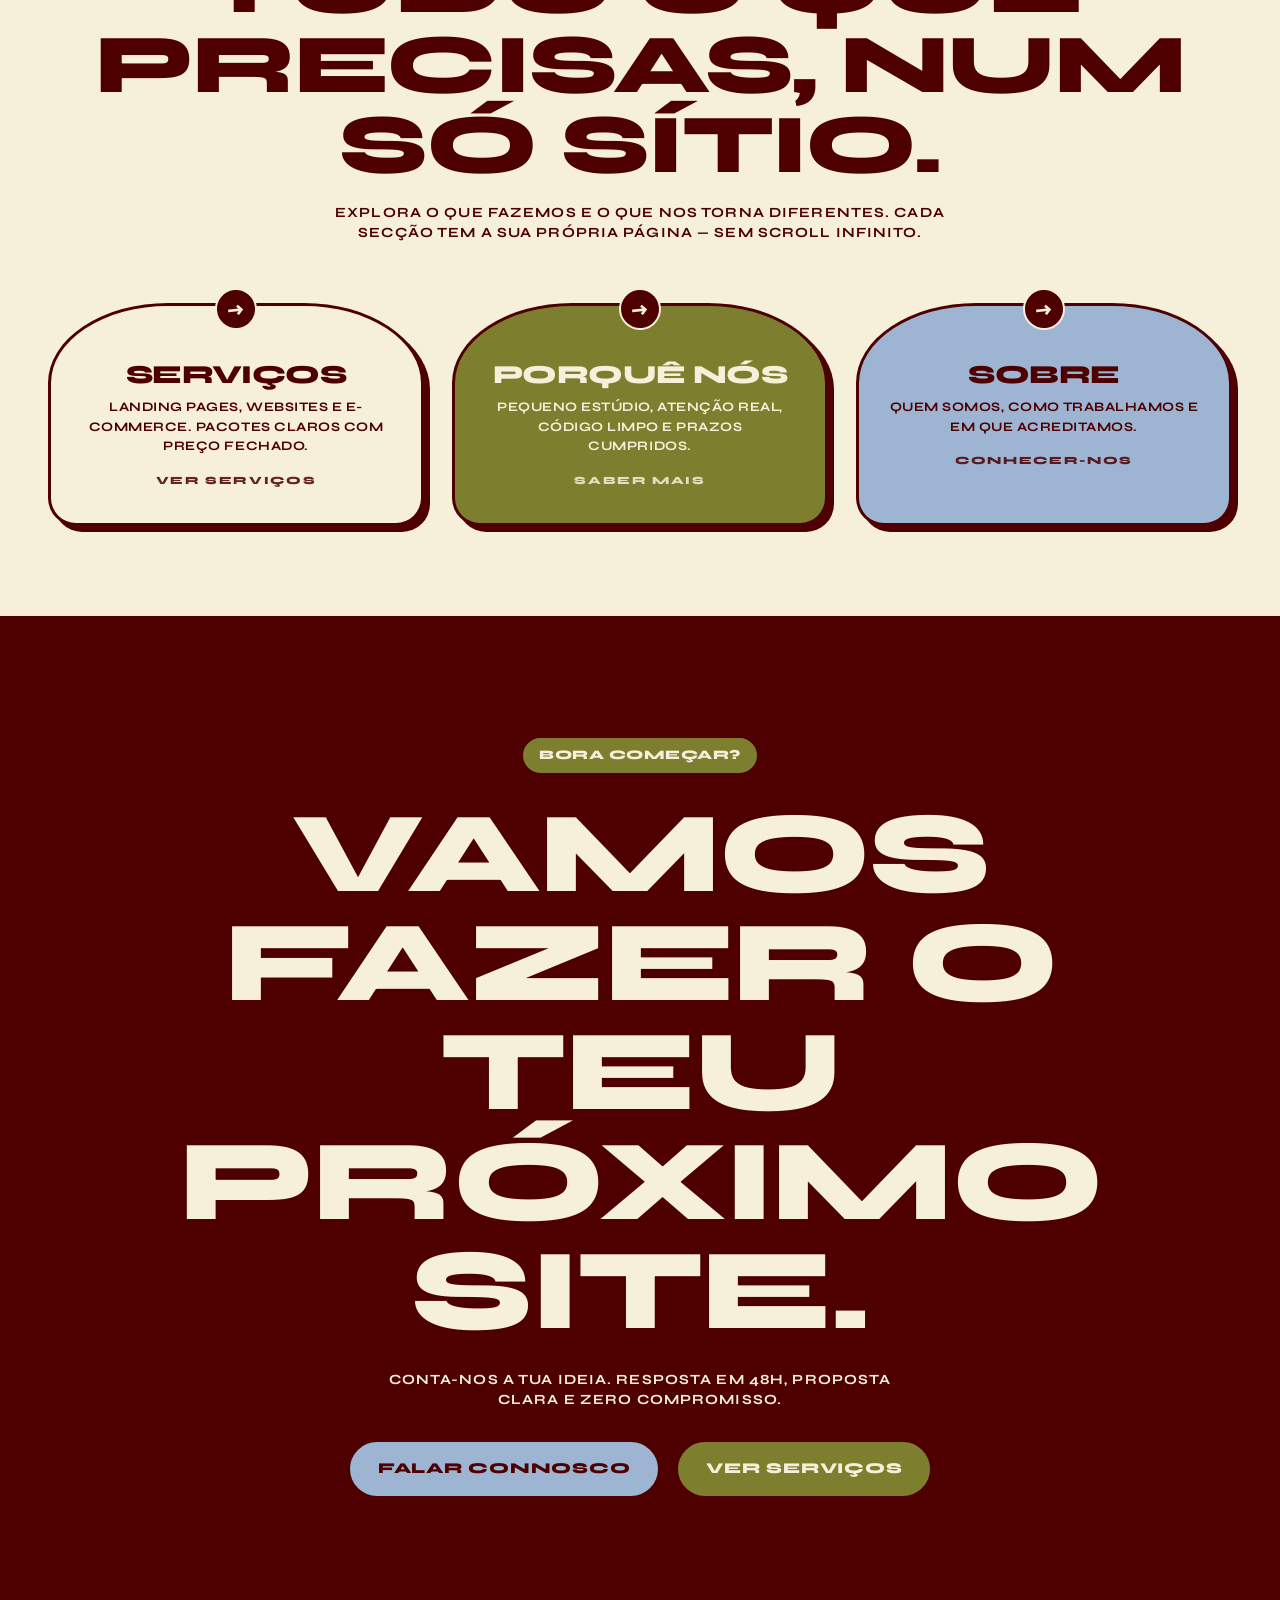
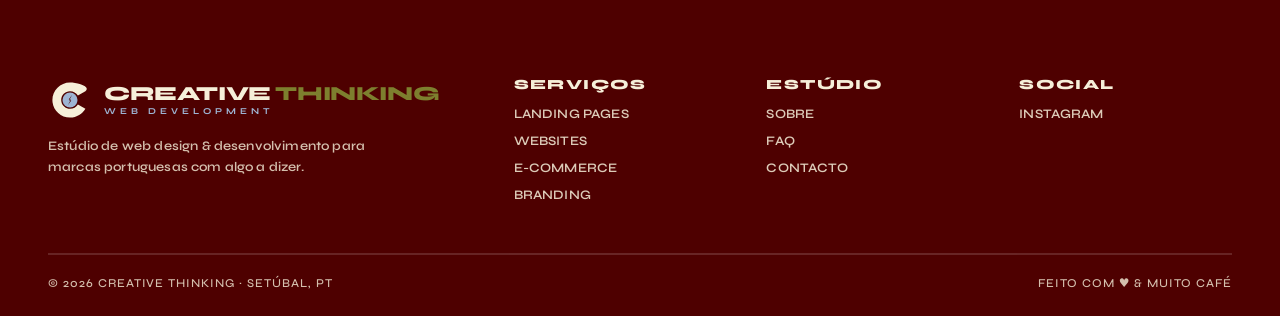
==== commit 30c6774e: "Update location from Lisboa to Setúbal across all pages" ====
--- a/site/index.html
+++ b/site/index.html
@@ -3,8 +3,8 @@
 <head>
 <meta charset="utf-8" />
 <meta name="viewport" content="width=device-width,initial-scale=1" />
-<title>Creative Thinking — Web Development</title>
-<meta name="description" content="Estúdio de web design e desenvolvimento para marcas portuguesas com algo a dizer." />
+<title>Creative Thinking — Web Development & Design</title>
+<meta name="description" content="Estúdio de web development e design para pequenas empresas e startups. Sites bonitos, rápidos e com personalidade." />
 <link rel="preconnect" href="https://fonts.googleapis.com">
 <link rel="preconnect" href="https://fonts.gstatic.com" crossorigin>
 <link href="https://fonts.googleapis.com/css2?family=Syne:wght@500;700;800&family=Caveat:wght@500;700&display=swap" rel="stylesheet">
@@ -36,56 +36,68 @@
   </div>
 </header>
 
-<section class="hero" style="padding:60px 0 30px">
+<section class="hero">
   <div class="container">
-    <div class="badges"><span class="sticker">Sobre nós</span></div>
-    <h1 style="font-size:clamp(40px,7vw,90px)">Estúdio pequeno.<br><span class="pop">Ambição</span> grande.</h1>
-    <p class="lead">Somos a Creative Thinking — um estúdio de web design e desenvolvimento baseado em Portugal.</p>
+    <div class="badges">
+      <span class="sticker">Estúdio em Setúbal</span>
+      <span class="sticker gold">Web design + Dev</span>
+      <span class="sticker cream">Para PME &amp; Startups</span>
+    </div>
+    <h1>
+      Sites <span class="pop">divertidos</span><br>
+      que <span class="blue">vendem</span> a sério.
+    </h1>
+    <p class="lead">Pequeno estúdio. Personalidade grande. Construímos sites bonitos, rápidos e cheios de carácter para marcas portuguesas com algo a dizer.</p>
+    <div class="cta-row">
+      <a href="contacto.html" class="btn btn-dark">Pedir orçamento →</a>
+      <a href="servicos.html" class="btn btn-primary">Ver serviços</a>
+    </div>
+
+    <div class="hero-shapes" aria-hidden="true">
+      <span class="float-sticker s1 sticker">★ Brand New</span>
+      <span class="float-sticker s3 sticker gold">100% Made in PT</span>
+      <span class="float-sticker s2 sticker cream">Fast loading ⚡</span>
+
+      <div class="can c1"><div class="top"></div><div class="label">LANDING<br>PAGES</div></div>
+      <div class="can c2"><div class="top"></div><div class="label">WEBSITES<br>À MEDIDA</div></div>
+      <div class="can c3"><div class="top"></div><div class="label">E-COMMERCE<br>CHIC</div></div>
+      <div class="can c4"><div class="top"></div><div class="label">BRAND &amp;<br>DESIGN</div></div>
+    </div>
   </div>
 </section>
 
 <div class="stripes" aria-hidden="true"></div>
 
+<div class="marquee" aria-hidden="true">
+  <div class="marquee-track">
+    <span>Bom design <i class="dot"></i> Código limpo <i class="dot"></i> Mobile first <i class="dot"></i> SEO friendly <i class="dot"></i> Sites com personalidade <i class="dot"></i> Feito em Portugal <i class="dot"></i></span>
+    <span>Bom design <i class="dot"></i> Código limpo <i class="dot"></i> Mobile first <i class="dot"></i> SEO friendly <i class="dot"></i> Sites com personalidade <i class="dot"></i> Feito em Portugal <i class="dot"></i></span>
+  </div>
+</div>
+
 <section class="section-cream">
-  <div class="container about">
-    <div class="about-art reveal" aria-hidden="true">
-      <span class="pop p1" style="z-index:2">Olá, somos o Gonçalo &amp; a Joana 👋</span>
-      <div class="polaroid">
-        <div class="photo">
-          <img src="goncalo-joana.png" alt="Gonçalo e Joana, fundadores da Creative Thinking">
-        </div>
-        <span class="caption">Gonçalo &amp; Joana</span>
-      </div>
-      <span class="pop p2" style="z-index:2">Desde 2025</span>
+  <div class="container">
+    <div class="section-head reveal">
+      <span class="sticker">Highlights</span>
+      <h2>Tudo o que<br>precisas, num só sítio.</h2>
+      <p>Explora o que fazemos e o que nos torna diferentes. Cada secção tem a sua própria página — sem scroll infinito.</p>
     </div>
-    <div class="about-text reveal">
-      <span class="sticker">A nossa história</span>
-      <h2 style="margin-top:18px">Feitos para<br>marcas com voz.</h2>
-      <p>Trabalhamos com pequenas empresas e startups que querem mais do que "mais um site". Acreditamos que um bom site não tem de ser aborrecido.</p>
-      <p>A Creative Thinking nasceu de uma ideia simples: duas pessoas, uma especialista em marketing e um web developer, que por serem um casal perceberam que juntavam o melhor de dois mundos.</p>
-      <p>Decidimos criar esta empresa para ajudar pequenos negócios e startups portuguesas a crescer online — partilhando o conhecimento que temos nas nossas áreas e construindo sites e estratégias que realmente funcionam. Sem burocracia, sem templates aborrecidos. Só criatividade, dedicação e resultados.</p>
-      <div class="signature">
-        <div class="avatars">
-          <span class="av">G</span>
-          <span class="av">J</span>
-        </div>
-        <div class="who">
-          <span class="t">Fundadores</span>
-          <span class="n">Gonçalo &amp; Joana</span>
-        </div>
-      </div>
-      <a href="contacto.html" class="btn btn-dark" style="margin-top:18px">Trabalhar connosco →</a>
+    <div class="blob-grid">
+      <a href="servicos.html" class="blob-card reveal"><span class="num">→</span><h3>Serviços</h3><p>Landing pages, websites e e-commerce. Pacotes claros com preço fechado.</p><div class="price">VER SERVIÇOS</div></a>
+      <a href="porque.html" class="blob-card gold reveal"><span class="num">→</span><h3>Porquê nós</h3><p>Pequeno estúdio, atenção real, código limpo e prazos cumpridos.</p><div class="price">SABER MAIS</div></a>
+      <a href="sobre.html" class="blob-card blue reveal"><span class="num">→</span><h3>Sobre</h3><p>Quem somos, como trabalhamos e em que acreditamos.</p><div class="price">CONHECER-NOS</div></a>
     </div>
   </div>
 </section>
 
-<section class="section-dark final-cta" style="padding:90px 0">
+<section class="section-dark final-cta">
   <div class="container">
     <span class="sticker gold reveal">Bora começar?</span>
-    <h2 class="reveal" style="font-size:clamp(40px,7vw,90px)">Vamos falar<br>do teu projeto.</h2>
-    <p class="reveal" style="font-size:14px;font-weight:700;letter-spacing:.08em;margin:18px auto 30px;max-width:560px">Resposta em 48h, proposta clara, zero compromisso.</p>
+    <h2 class="reveal">Vamos fazer o<br>teu próximo site.</h2>
+    <p class="reveal" style="font-size:14px;font-weight:700;letter-spacing:.08em;margin:0 auto 30px;max-width:560px">Conta-nos a tua ideia. Resposta em 48h, proposta clara e zero compromisso.</p>
     <div class="cta-row reveal" style="display:flex;gap:16px;justify-content:center;flex-wrap:wrap">
-      <a href="contacto.html" class="btn btn-primary">Pedir orçamento →</a>
+      <a href="contacto.html" class="btn btn-primary">Falar connosco</a>
+      <a href="servicos.html" class="btn btn-gold">Ver serviços</a>
     </div>
   </div>
 </section>
@@ -112,7 +124,7 @@
       <div><h4>Social</h4><a href="https://www.instagram.com/creativethinking.pt/" target="_blank" rel="noopener">Instagram</a></div>
     </div>
     <div class="foot-bottom">
-      <span>© 2026 Creative Thinking · Lisboa, PT</span>
+      <span>© 2026 Creative Thinking · Setúbal, PT</span>
       <span>Feito com ♥ &amp; muito café</span>
     </div>
   </div>
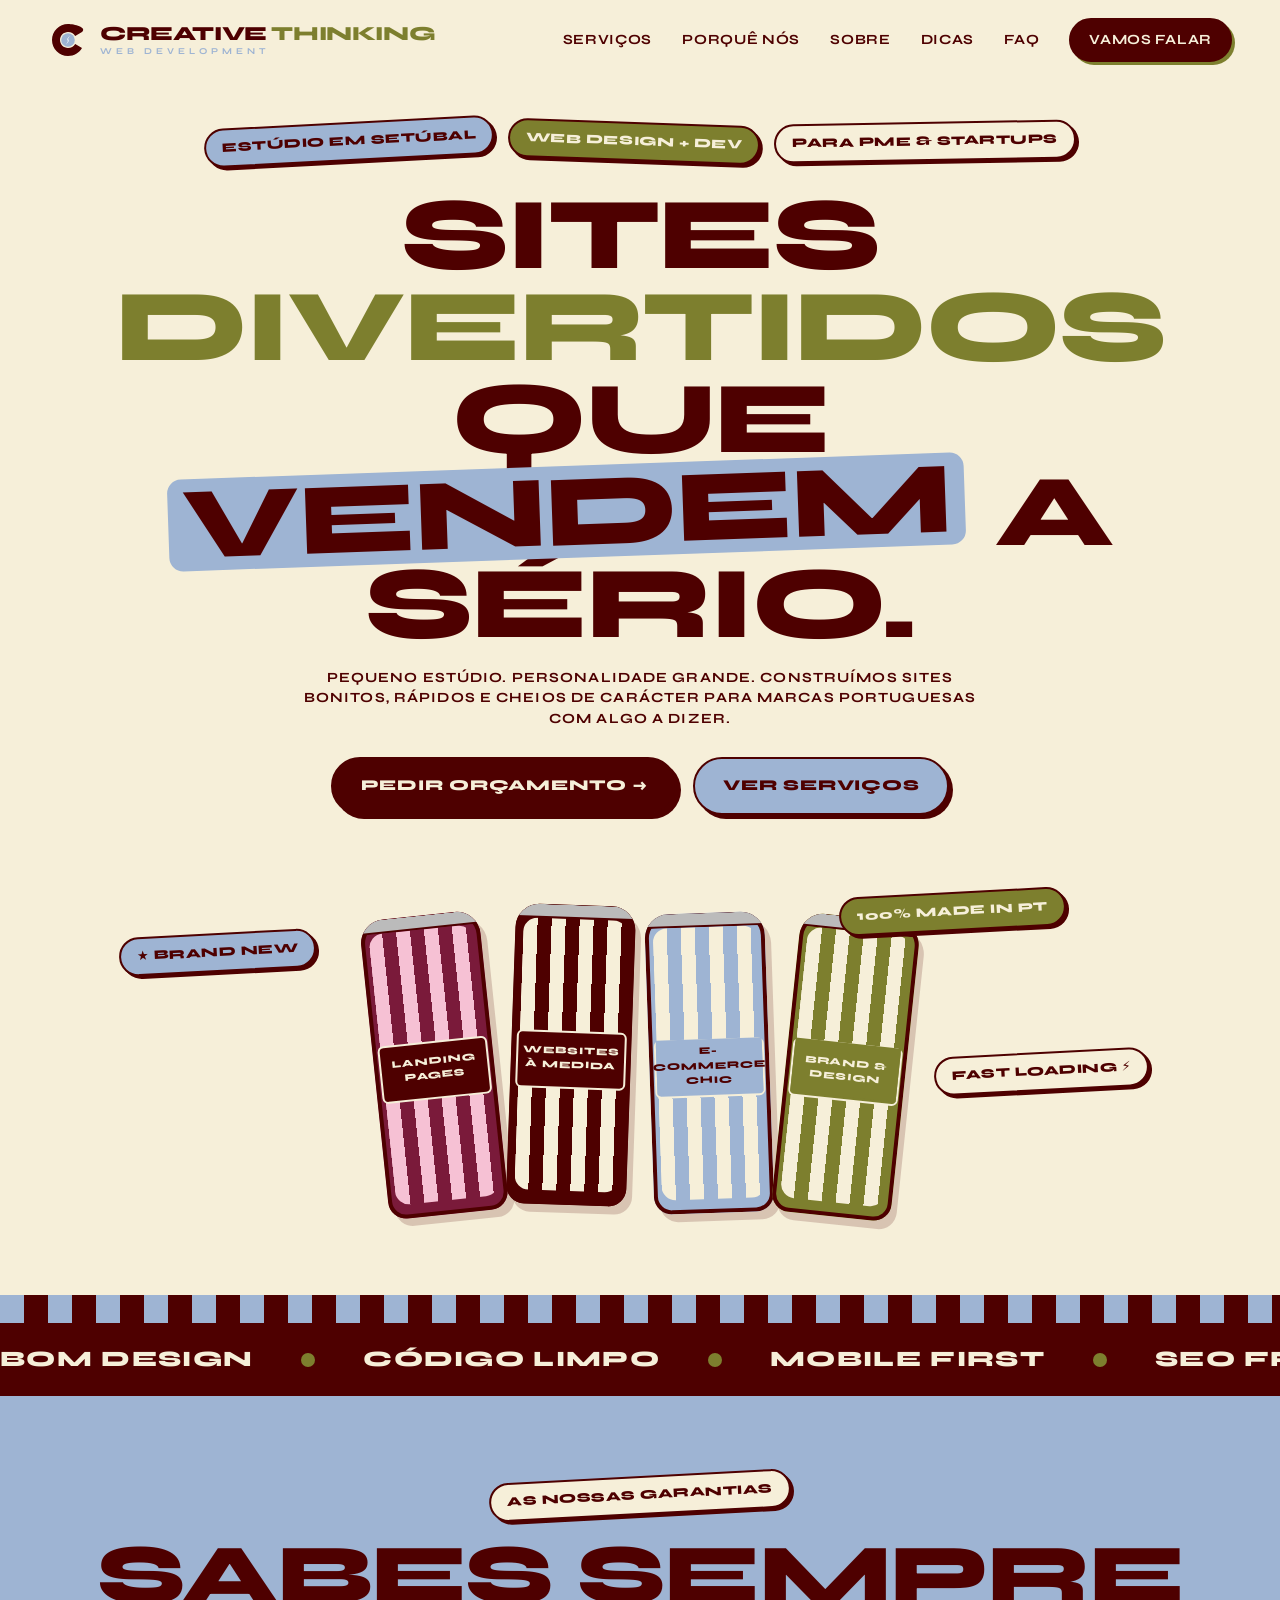
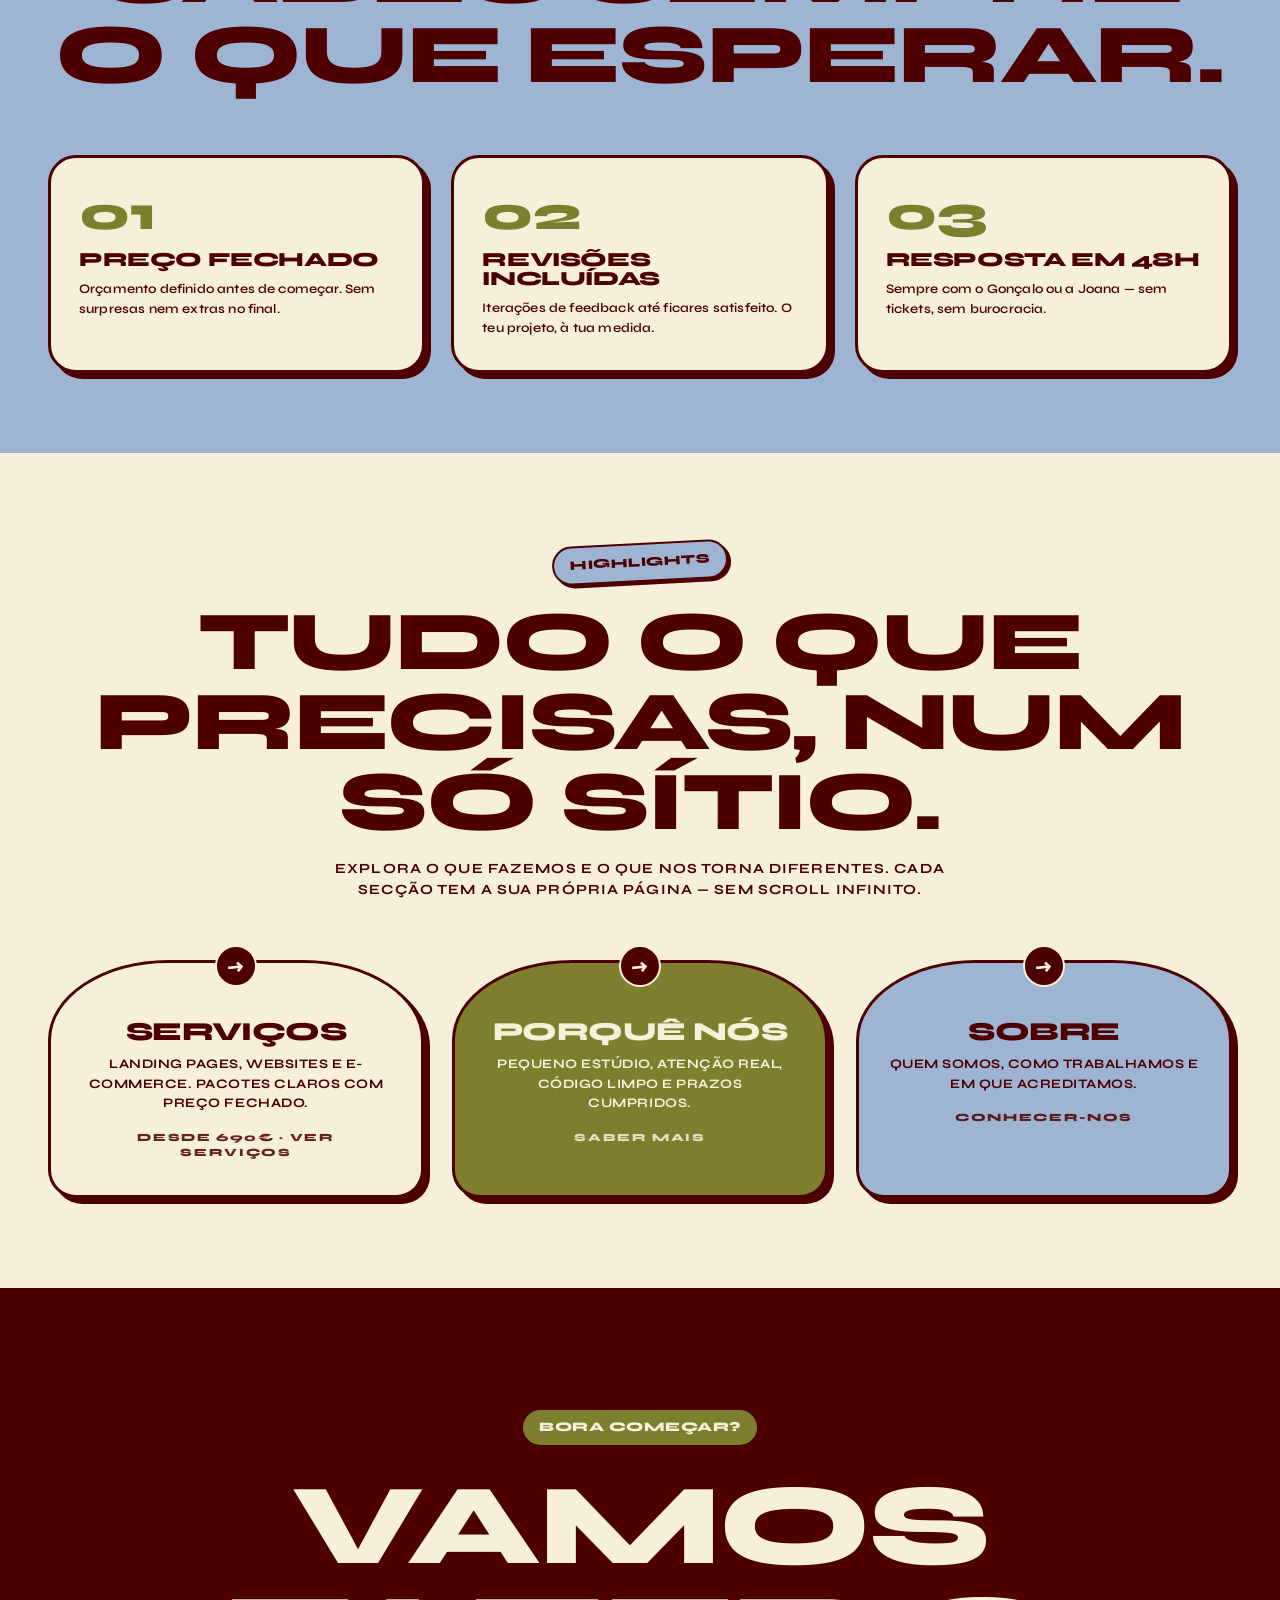
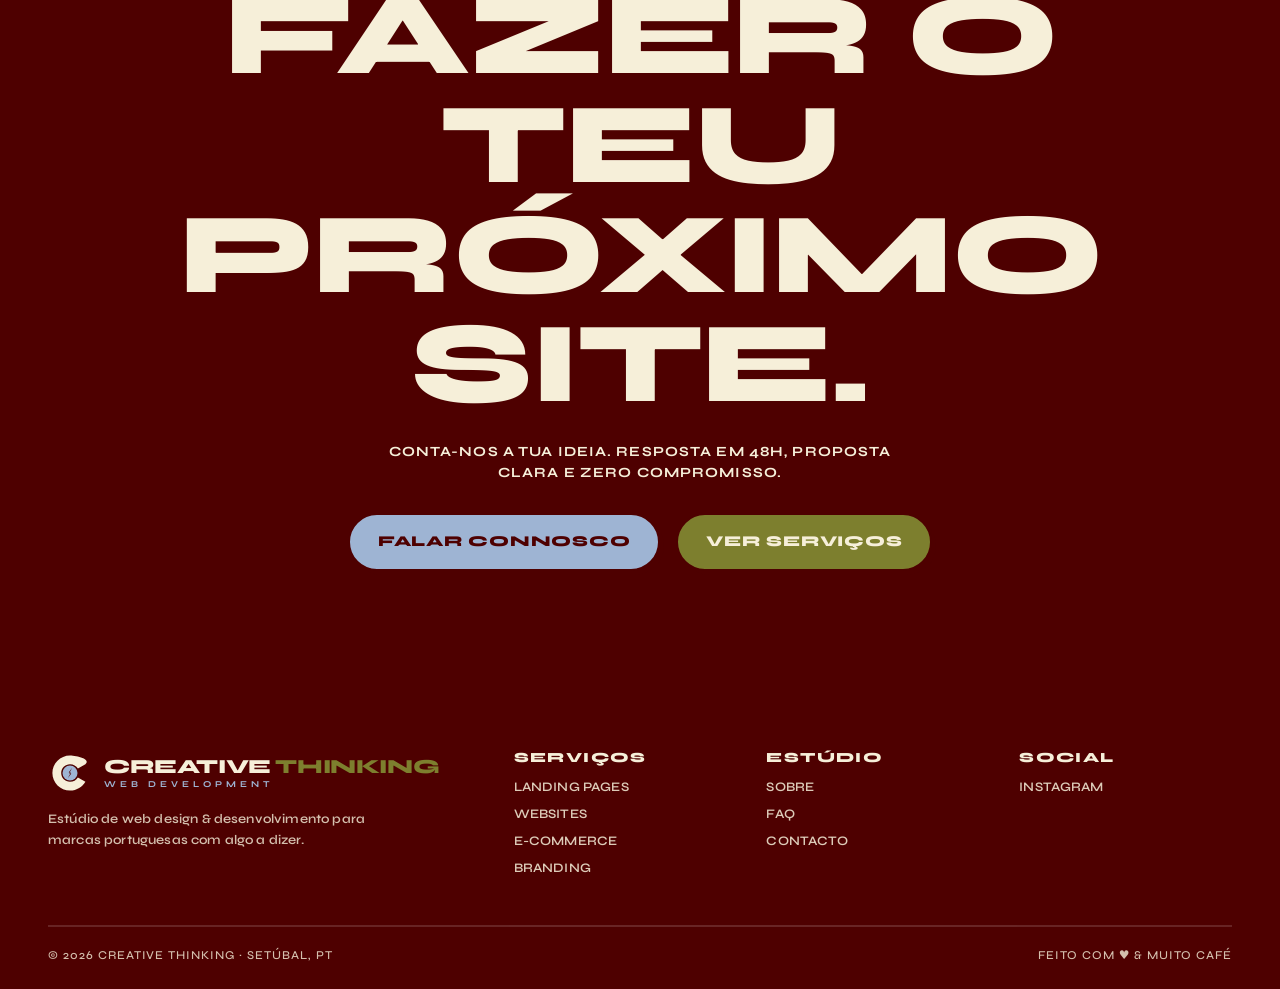
==== commit 6d14a1cd: "Improve SEO, accessibility, trust signals, and form UX - Add favicon, OG/Twitter card meta tags to a" ====
--- a/site/index.html
+++ b/site/index.html
@@ -5,6 +5,13 @@
 <meta name="viewport" content="width=device-width,initial-scale=1" />
 <title>Creative Thinking — Web Development & Design</title>
 <meta name="description" content="Estúdio de web development e design para pequenas empresas e startups. Sites bonitos, rápidos e com personalidade." />
+<link rel="icon" href="favicon.svg" type="image/svg+xml">
+<meta property="og:type" content="website">
+<meta property="og:url" content="https://creativethinking.pt/">
+<meta property="og:title" content="Creative Thinking — Web Development & Design">
+<meta property="og:description" content="Pequeno estúdio. Sites bonitos, rápidos e com personalidade para marcas portuguesas.">
+<meta property="og:image" content="https://creativethinking.pt/og-image.png">
+<meta name="twitter:card" content="summary_large_image">
 <link rel="preconnect" href="https://fonts.googleapis.com">
 <link rel="preconnect" href="https://fonts.gstatic.com" crossorigin>
 <link href="https://fonts.googleapis.com/css2?family=Syne:wght@500;700;800&family=Caveat:wght@500;700&display=swap" rel="stylesheet">
@@ -75,6 +82,32 @@
   </div>
 </div>
 
+<section class="section-blue trust-strip">
+  <div class="container">
+    <div class="section-head reveal">
+      <span class="sticker cream">As nossas garantias</span>
+      <h2>Sabes sempre<br>o que esperar.</h2>
+    </div>
+    <div class="trust-grid">
+      <article class="trust-item reveal">
+        <div class="num">01</div>
+        <h3>Preço fechado</h3>
+        <p>Orçamento definido antes de começar. Sem surpresas nem extras no final.</p>
+      </article>
+      <article class="trust-item reveal">
+        <div class="num">02</div>
+        <h3>Revisões incluídas</h3>
+        <p>Iterações de feedback até ficares satisfeito. O teu projeto, à tua medida.</p>
+      </article>
+      <article class="trust-item reveal">
+        <div class="num">03</div>
+        <h3>Resposta em 48h</h3>
+        <p>Sempre com o Gonçalo ou a Joana — sem tickets, sem burocracia.</p>
+      </article>
+    </div>
+  </div>
+</section>
+
 <section class="section-cream">
   <div class="container">
     <div class="section-head reveal">
@@ -83,7 +116,7 @@
       <p>Explora o que fazemos e o que nos torna diferentes. Cada secção tem a sua própria página — sem scroll infinito.</p>
     </div>
     <div class="blob-grid">
-      <a href="servicos.html" class="blob-card reveal"><span class="num">→</span><h3>Serviços</h3><p>Landing pages, websites e e-commerce. Pacotes claros com preço fechado.</p><div class="price">VER SERVIÇOS</div></a>
+      <a href="servicos.html" class="blob-card reveal"><span class="num">→</span><h3>Serviços</h3><p>Landing pages, websites e e-commerce. Pacotes claros com preço fechado.</p><div class="price">Desde 690€ · VER SERVIÇOS</div></a>
       <a href="porque.html" class="blob-card gold reveal"><span class="num">→</span><h3>Porquê nós</h3><p>Pequeno estúdio, atenção real, código limpo e prazos cumpridos.</p><div class="price">SABER MAIS</div></a>
       <a href="sobre.html" class="blob-card blue reveal"><span class="num">→</span><h3>Sobre</h3><p>Quem somos, como trabalhamos e em que acreditamos.</p><div class="price">CONHECER-NOS</div></a>
     </div>
--- a/site/styles.css
+++ b/site/styles.css
@@ -385,6 +385,29 @@
     .contact-card .arrow{display:none}
   }
 
+  /* ===== TRUST STRIP ===== */
+  .trust-strip{padding:80px 0}
+  .trust-grid{display:grid;grid-template-columns:repeat(3,1fr);gap:26px}
+  .trust-item{
+    background:var(--cream);border:3px solid var(--red);border-radius:28px;
+    padding:32px 28px;box-shadow:6px 6px 0 var(--red);
+    transition:.2s;
+  }
+  .trust-item:hover{transform:rotate(-1deg)}
+  .trust-item .num{font-size:48px;font-weight:800;color:var(--gold);line-height:1}
+  .trust-item h3{font-size:20px;margin:12px 0 10px}
+  .trust-item p{font-size:13px;font-weight:600;text-transform:none;line-height:1.55}
+
+  /* ===== FORM VALIDATION ===== */
+  form.attempted .field input:invalid,
+  form.attempted .field textarea:invalid{
+    background:#fde8e8;
+    border-color:#c0392b;
+    box-shadow:4px 4px 0 #c0392b;
+  }
+  form.attempted .field input:invalid::placeholder,
+  form.attempted .field textarea:invalid::placeholder{opacity:.6}
+
   /* ===== reveal ===== */
   .reveal{opacity:1;transform:none;transition:opacity .7s ease,transform .7s ease}
   .js .reveal{opacity:0;transform:translateY(30px)}
@@ -442,7 +465,7 @@
     .nav-links.open{display:flex}
     .burger{display:flex}
     .nav-cta{display:none}
-    .blob-grid,.tips-grid,.why-grid{grid-template-columns:1fr}
+    .blob-grid,.tips-grid,.why-grid,.trust-grid{grid-template-columns:1fr}
     .about{grid-template-columns:1fr;gap:30px}
     .foot{grid-template-columns:1fr 1fr;gap:30px}
     .hero-shapes{height:240px;gap:8px}
